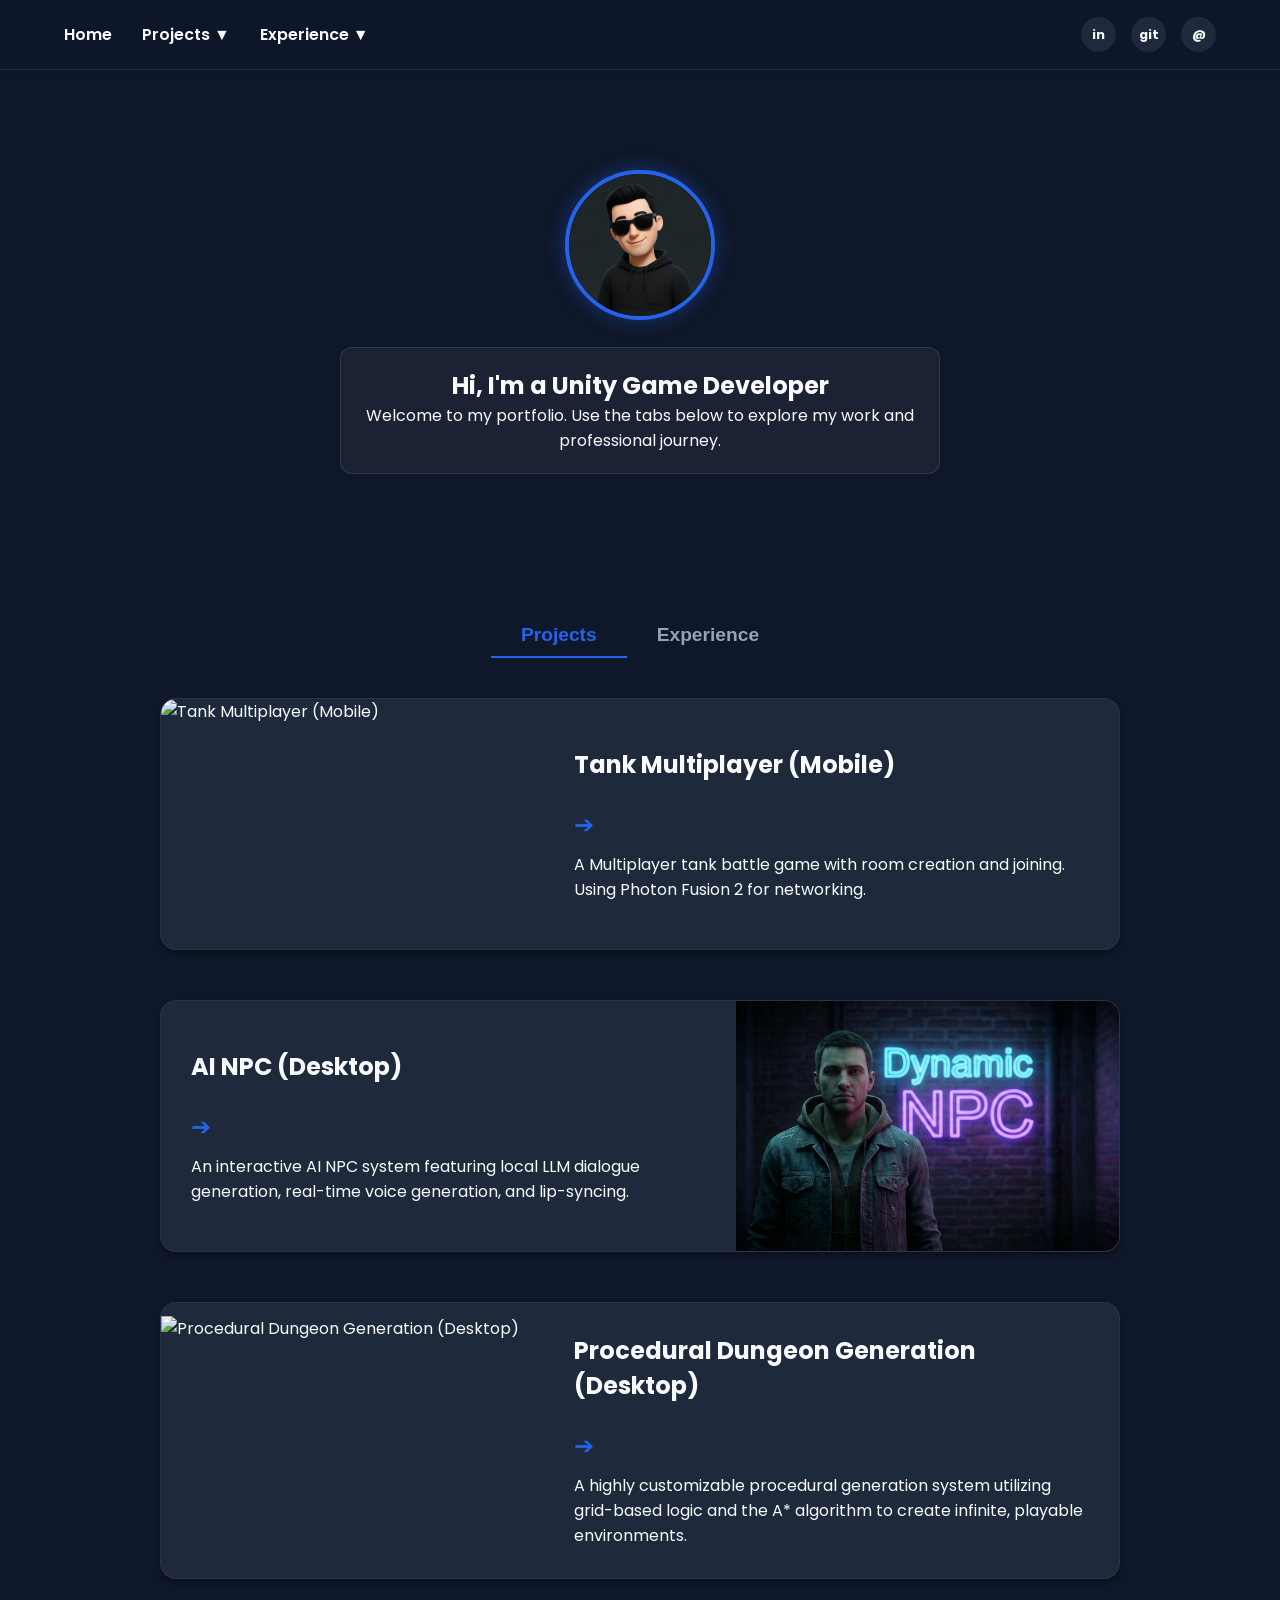
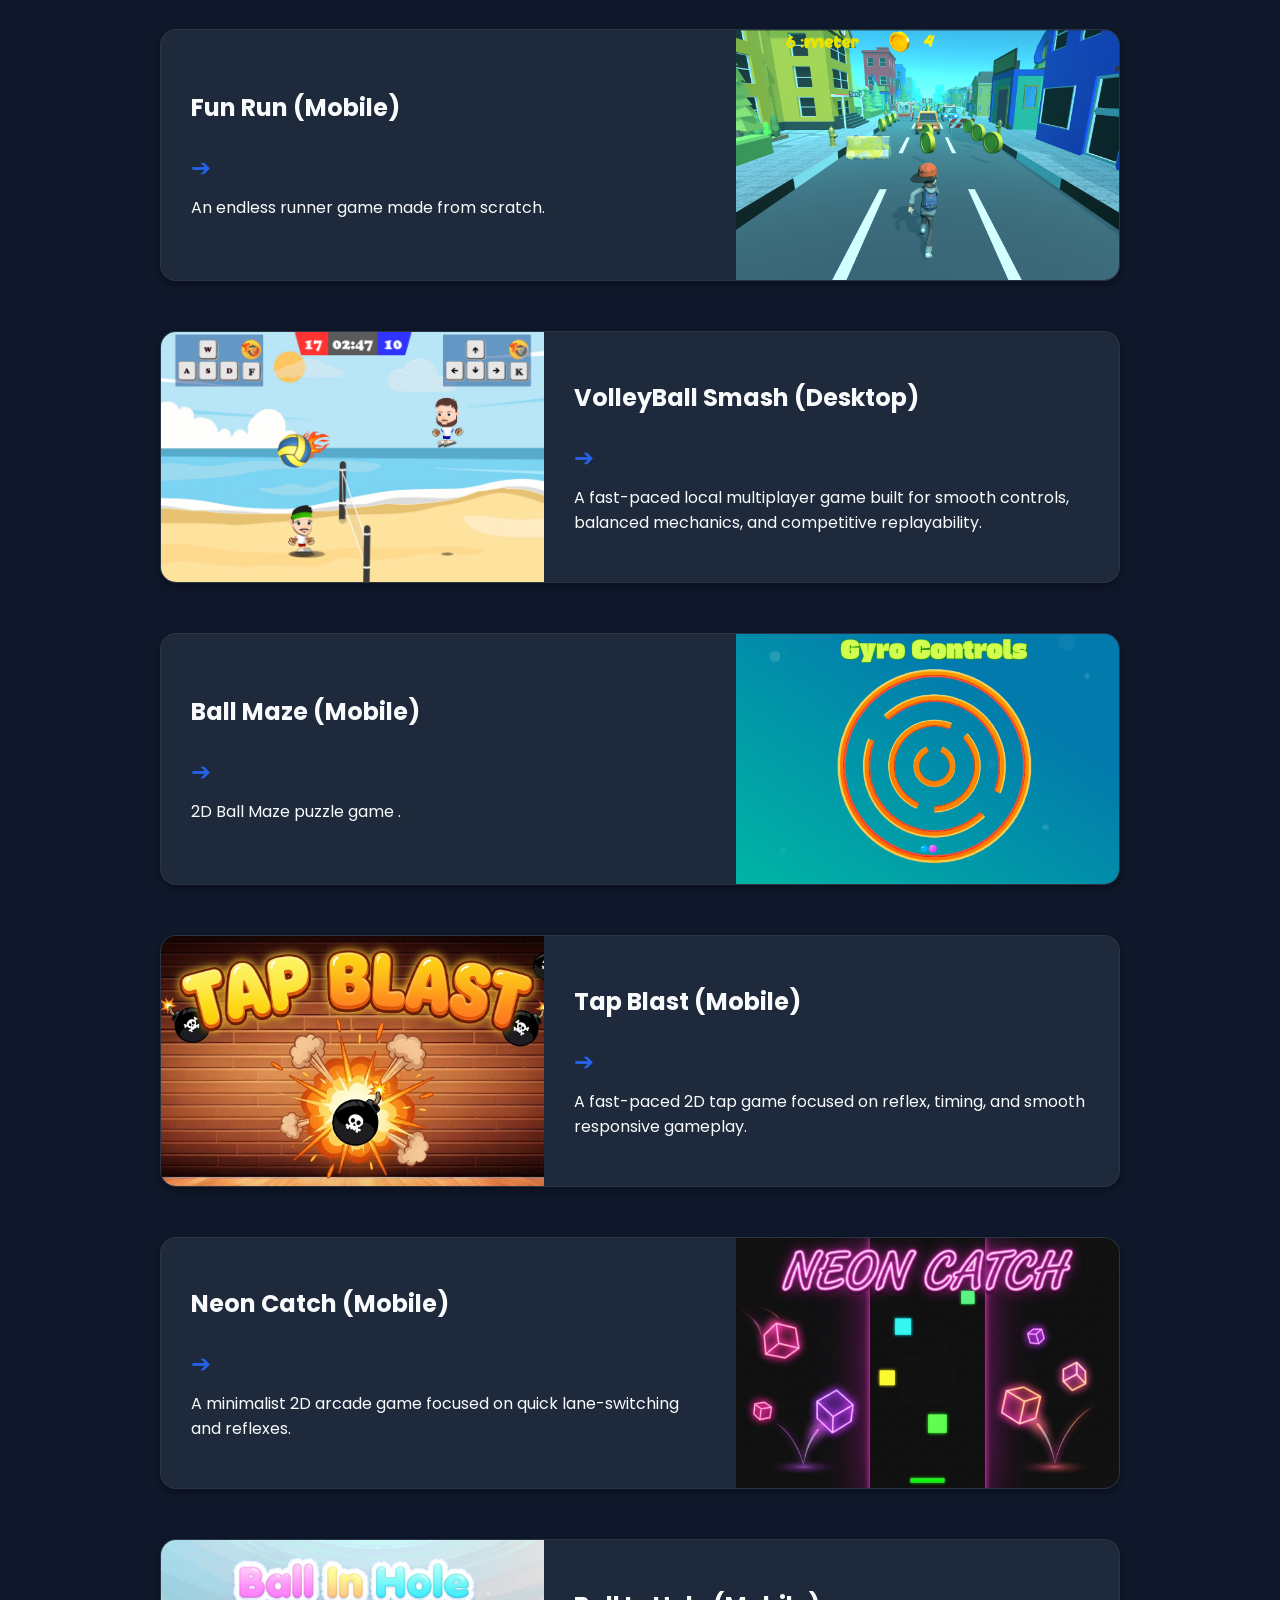
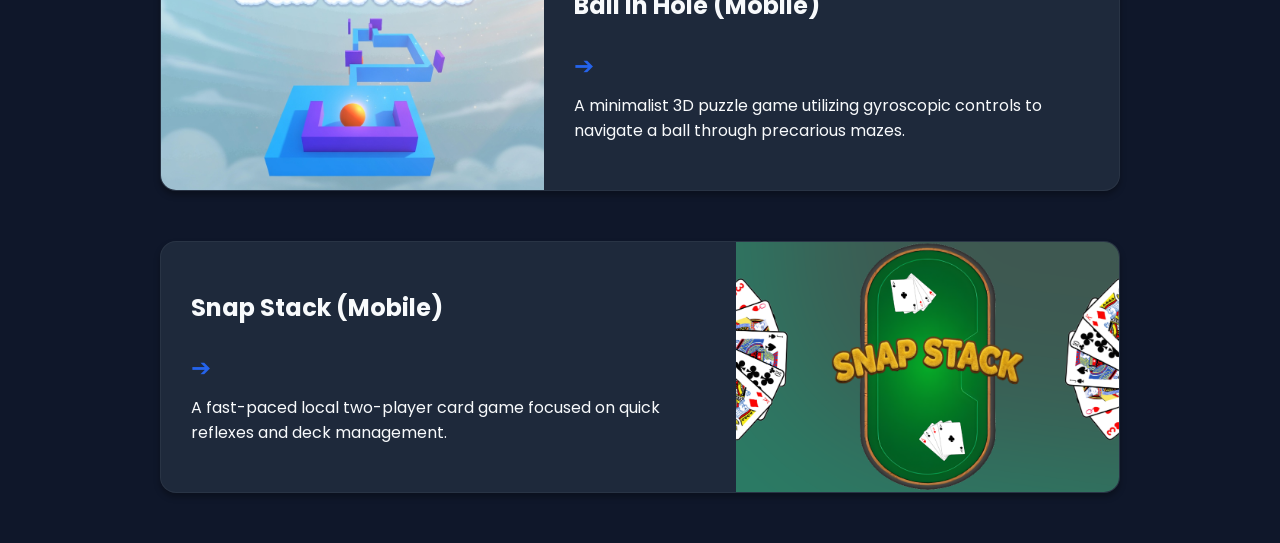
==== index.html @ 4816d0ae "Rename Style.css" ====
<!DOCTYPE html>
<html lang="en">

<head>
    <meta charset="UTF-8">
    <meta name="viewport" content="width=device-width, initial-scale=1.0">
    <title>My Portfolio</title>
    <link rel="stylesheet" href="style.css">
</head>

<body>

    <header>
        <div class="nav-links">
            <a href="index.html" class="nav-item" style="text-decoration: none; color: inherit;">
                Home
            </a>

            <div class="nav-item">
                Projects ▼
                <div class="dropdown-menu" id="project-dropdown"></div>
            </div>
            <div class="nav-item">
                Experience ▼
                <div class="dropdown-menu" id="experience-dropdown"></div>
            </div>
        </div>

        <div class="social-icons">
            <a href="http://linkedin.com/in/contact-mayanksaini" target="_blank">in</a>
            <a href="https://github.com/mayank11s" target="_blank">git</a>
            <a href="mailto:mayank1175s@gmail.com" target="_blank">@</a>
        </div>
    </header>

    <section class="hero">
        <!-- <img src="res/images/image.png" alt = "bg" class="banner"> -->
        <img src="res/images/Avatar.png" alt="Profile" class="hero-img">
        <div class="hero-about">
            <h2>Hi, I'm a Unity Game Developer</h2>
            <p>Welcome to my portfolio. Use the tabs below to explore my work and professional journey.</p>
        </div>
    </section>

    <div class="tabs-container">
        <button class="tab-btn active" data-tab="projects">Projects</button>
        <button class="tab-btn" data-tab="experience">Experience</button>
    </div>

    <section id="list-container" class="content-container">
    </section>

    <script src="script.js"></script>
</body>

</html>
---- style.css ----
/* --- Global Styles & Reset --- */
@import url('https://fonts.googleapis.com/css2?family=Poppins:wght@300;400;600;700&display=swap');

:root {
    --primary-color: #2563eb; /* Modern Blue */
    --dark-bg: #0f172a;       /* Deep Slate */
    --card-bg: #1e293b;       /* Lighter Slate */
    --text-main: #f8fafc;     /* Off-white */
    --text-muted: #94a3b8;    /* Grey text */
    --header-height: 70px;
    --transition-speed: 0.3s;
}

* {
    margin: 0;
    padding: 0;
    box-sizing: border-box;
}

body {
    font-family: 'Poppins', sans-serif;
    background-color: var(--dark-bg);
    color: var(--text-main);
    padding-top: var(--header-height); /* Prevent content hiding behind fixed header */
    overflow-x: hidden;
}

a { text-decoration: none; color: inherit; }
ul { list-style: none; }

/* --- Fixed Header --- */
header {
    position: fixed;
    top: 0;
    left: 0;
    width: 100%;
    height: var(--header-height);
    background-color: rgba(15, 23, 42, 0.95);
    backdrop-filter: blur(10px);
    border-bottom: 1px solid rgba(255,255,255,0.1);
    display: flex;
    justify-content: space-between;
    align-items: center;
    padding: 0 5%;
    z-index: 1000;
    box-shadow: 0 4px 6px -1px rgba(0, 0, 0, 0.1);
}

.nav-links {
    display: flex;
    gap: 30px;
}

.nav-item {
    position: relative;
    cursor: pointer;
    font-weight: 600;
    padding: 10px 0;
}

.nav-item:hover { color: var(--primary-color); }

/* Dropdown Menu */
.dropdown-menu {
    position: absolute;
    top: 100%;
    left: 0;
    background-color: var(--card-bg);
    border: 1px solid rgba(255,255,255,0.1);
    min-width: 200px;
    display: none; /* Hidden by default */
    flex-direction: column;
    border-radius: 8px;
    box-shadow: 0 10px 15px -3px rgba(0, 0, 0, 0.5);
    overflow: hidden;
}

.nav-item:hover .dropdown-menu {
    display: flex; /* Show on hover */
    animation: fadeIn 0.2s ease-in-out;
}

.dropdown-item {
    padding: 12px 20px;
    font-size: 0.9rem;
    color: var(--text-muted);
    transition: background 0.2s;
    white-space: nowrap;
}

.dropdown-item:hover {
    background-color: var(--primary-color);
    color: white;
}

.social-icons {
    display: flex;
    gap: 15px;
}

.social-icons a {
    width: 35px;
    height: 35px;
    background: var(--card-bg);
    border-radius: 50%;
    display: flex;
    align-items: center;
    justify-content: center;
    transition: transform 0.2s, background 0.2s;
    font-weight: bold;
    font-size: 0.8rem;
}

.social-icons a:hover {
    transform: translateY(-3px);
    background: var(--primary-color);
}

/* --- Hero Section (Index) --- */
/* style.css */
.hero {
    text-align: center;
    padding: 100px 20px; /* Increased padding for better spacing */
    /* This combines a dark, semi-transparent gradient overlay with your background image */
    background: linear-gradient(180deg, rgba(15, 23, 42, 0.85) 0%, rgba(30, 41, 59, 0.95) 100%), url('path/to/your/background-image.jpg');
    /* Ensure the image covers the entire area and is centered */
    background-size: cover;
    background-position: center;
    /* Curved bottom edge */
    border-bottom-left-radius: 50% 30px;
    border-bottom-right-radius: 50% 30px;
    color: var(--text-main);
    position: relative;

    background-image: url("res/images/bg.png");
    background-size: cover;
    background-position: center;
}

.hero-img {
    width: 150px;
    height: 150px;
    border-radius: 50%;
    object-fit: cover;
    border: 4px solid var(--primary-color);
    margin-bottom: 20px;
    box-shadow: 0 0 20px rgba(37, 99, 235, 0.4);
}

.hero-about {
    max-width: 600px;
    margin: 0 auto;
    background: rgba(255,255,255,0.05);
    padding: 20px;
    border-radius: 12px;
    border: 1px solid rgba(255,255,255,0.1);
}

/* --- Tabs --- */
.tabs-container {
    display: flex;
    justify-content: center;
    margin: 40px 0;
}

.tab-btn {
    background: transparent;
    border: none;
    color: var(--text-muted);
    font-size: 1.2rem;
    font-weight: 700;
    padding: 10px 30px;
    cursor: pointer;
    border-bottom: 2px solid transparent;
    transition: all 0.3s;
}

.tab-btn.active {
    color: var(--primary-color);
    border-bottom: 2px solid var(--primary-color);
}

/* --- List Items (Index) --- */
.content-container {
    max-width: 1000px;
    margin: 0 auto 50px auto;
    padding: 0 20px;
}

.card {
    display: flex;
    align-items: center;
    background: var(--card-bg);
    margin-bottom: 50px;                                /* update*/
    border-radius: 16px;
    overflow: hidden;
    border: 1px solid rgba(255,255,255,0.05);
    box-shadow: 0 4px 6px rgba(0,0,0,0.3);
    transition: transform 0.3s;
    cursor: pointer;
}

/* Alternating Layout for List */
.card:nth-child(even) { flex-direction: row-reverse; }

.card-img-wrapper {
    width: 40%;
    height: 250px;
    overflow: hidden;
}

.card-img {
    width: 100%;
    height: 100%;
    object-fit: cover;
    transition: transform 0.4s ease;
}

/* Hover Effect: Scale Image */
.card:hover .card-img { transform: scale(1.1); }
.card:hover { border-color: var(--primary-color); }

.card-content {
    width: 60%;
    padding: 30px;
}

.arrow-indicator {
    display: inline-block;
    margin-bottom: 10px;
    font-size: 1.5rem;
    color: var(--primary-color);
}

/* --- Detail Page Specifics --- */
.detail-header {
    text-align: center;
    padding: 40px 20px;
}

.main-project-img {
    width: 100%;
    max-width: 900px;
    height: auto;
    object-fit: contain;
    border-radius: 16px;
    margin: 20px auto;
    display: block;
    box-shadow: 0 20px 25px -5px rgba(0, 0, 0, 0.5);
}

.detail-about {
    max-width: 800px;
    margin: 0 auto 40px auto;
    background: var(--card-bg);
    padding: 30px;
    border-radius: 12px;
    text-align:justify;
    font-size: 1.1rem;
    line-height: 1.6;
}

.zig-zag-container {
    max-width: 1000px;
    margin: 0 auto 100px auto;
    padding: 0 20px;
}

.detail-row {
    display: flex;
    align-items: center;
    gap: 40px;
    margin-bottom: 60px;
}

/* Zig Zag Logic */
.detail-row:nth-child(even) { flex-direction: row-reverse; }

.detail-row img,
.detail-row video {
    width: 45%;
    height: auto;
    border-radius: 12px;
    box-shadow: 0 10px 15px rgba(0,0,0,0.3);
}

.detail-text {
    width: 50%;
}

.detail-text h3 {
    color: var(--primary-color);
    margin-bottom: 10px;
    border-bottom: 2px solid var(--primary-color);
    display: inline-block;
}

/* Animations */
@keyframes fadeIn {
    from { opacity: 0; transform: translateY(10px); }
    to { opacity: 1; transform: translateY(0); }
}
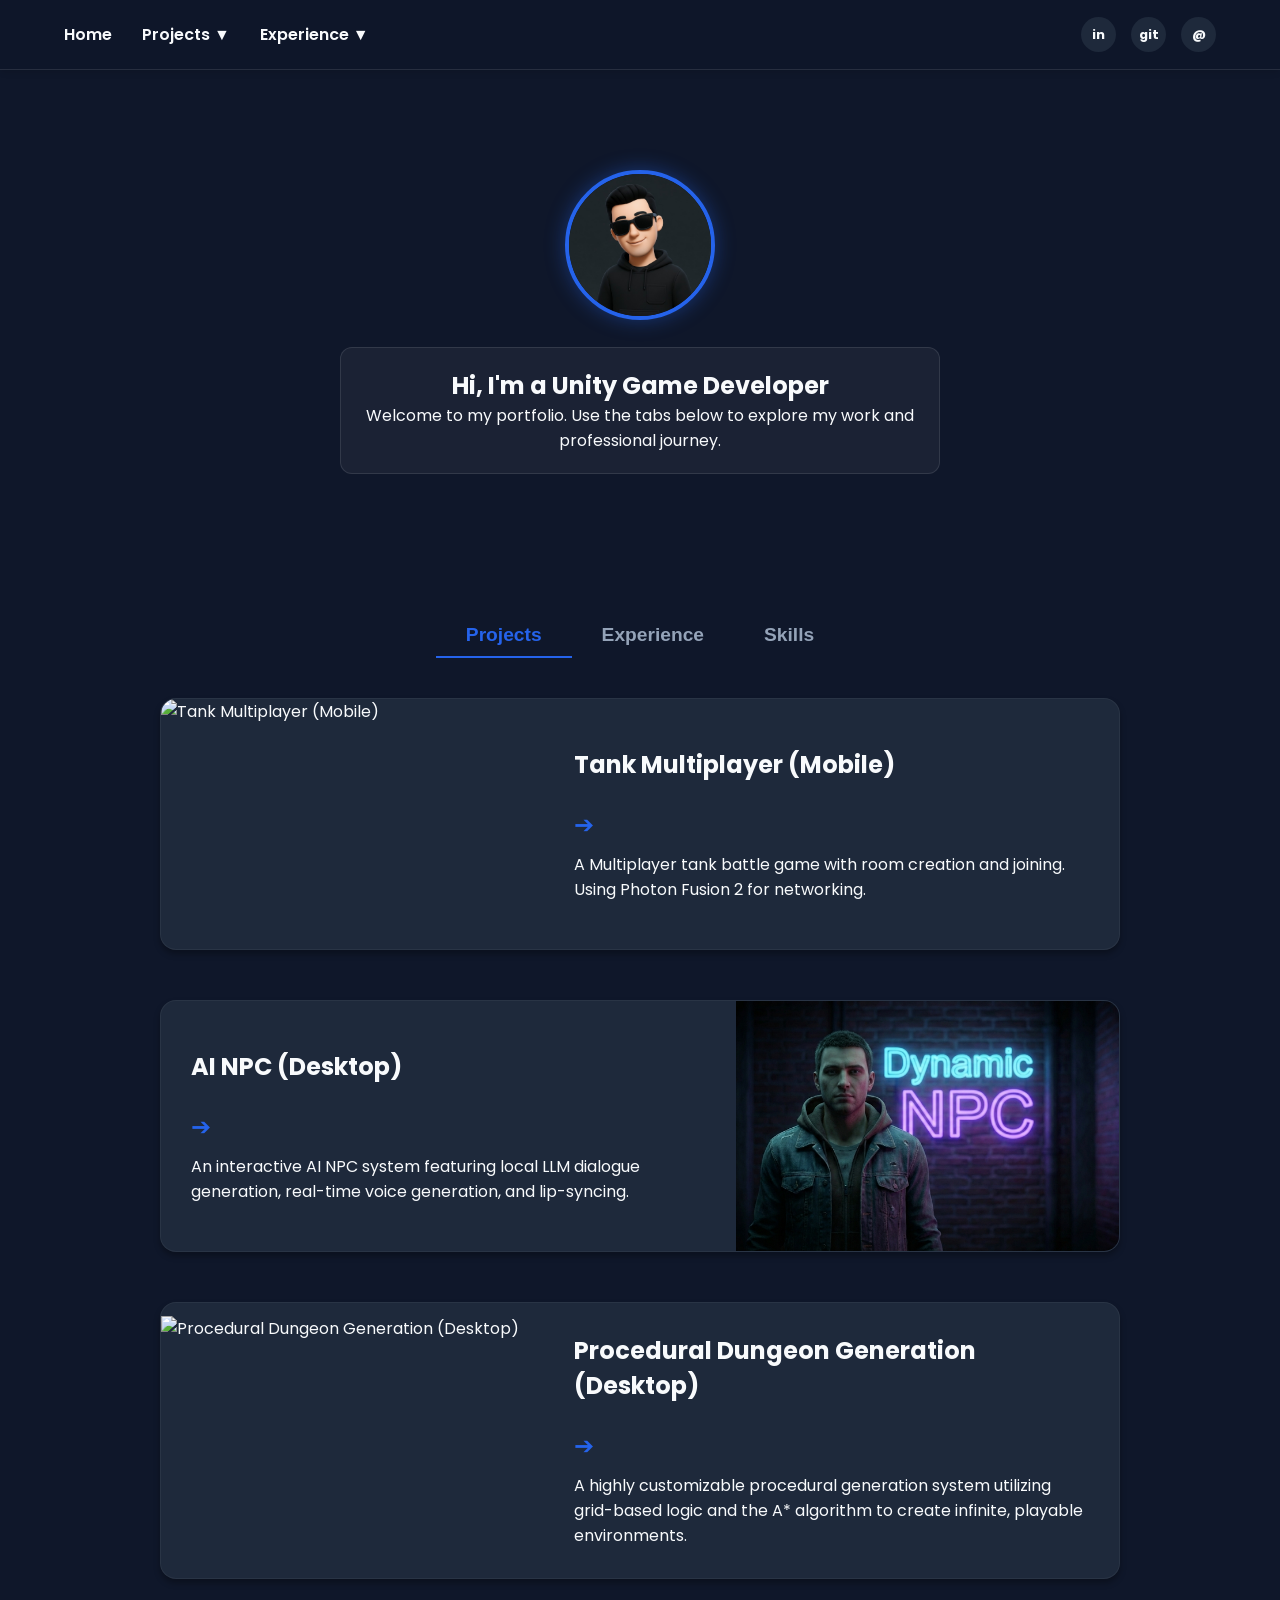
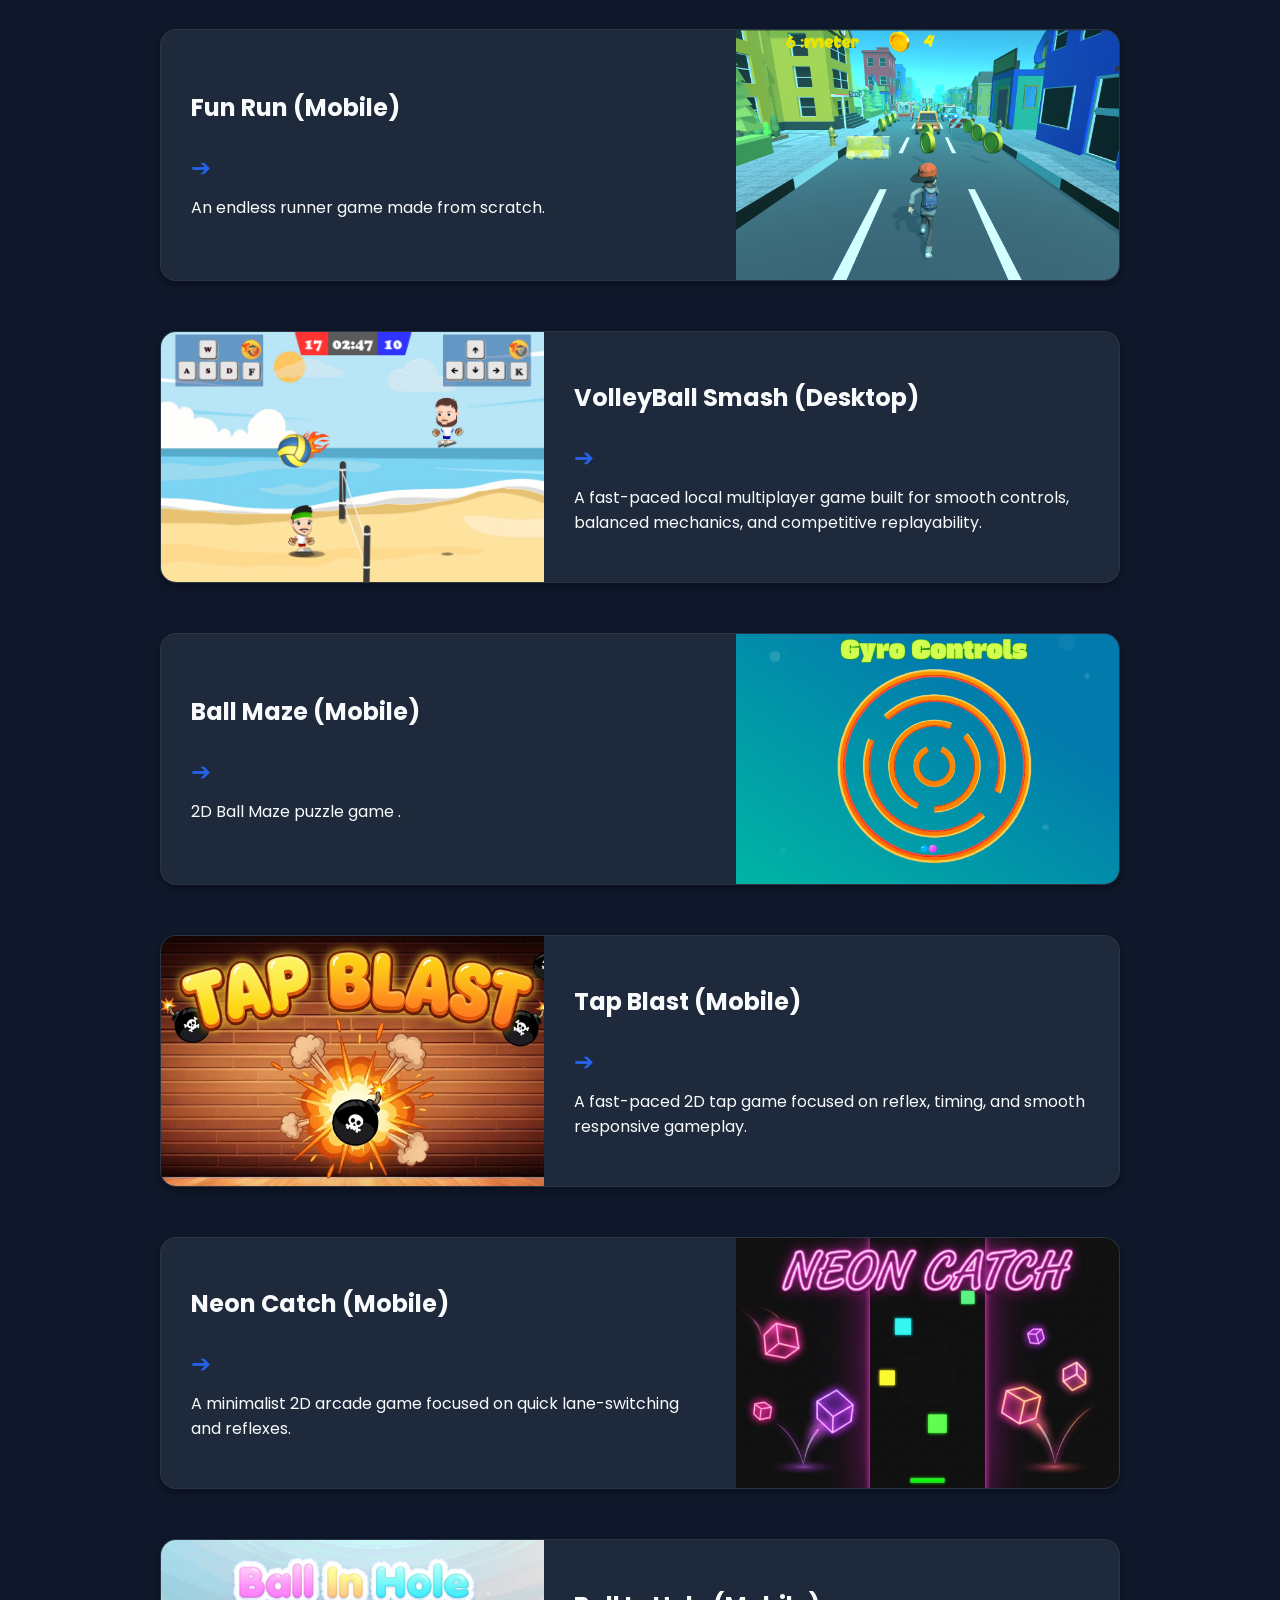
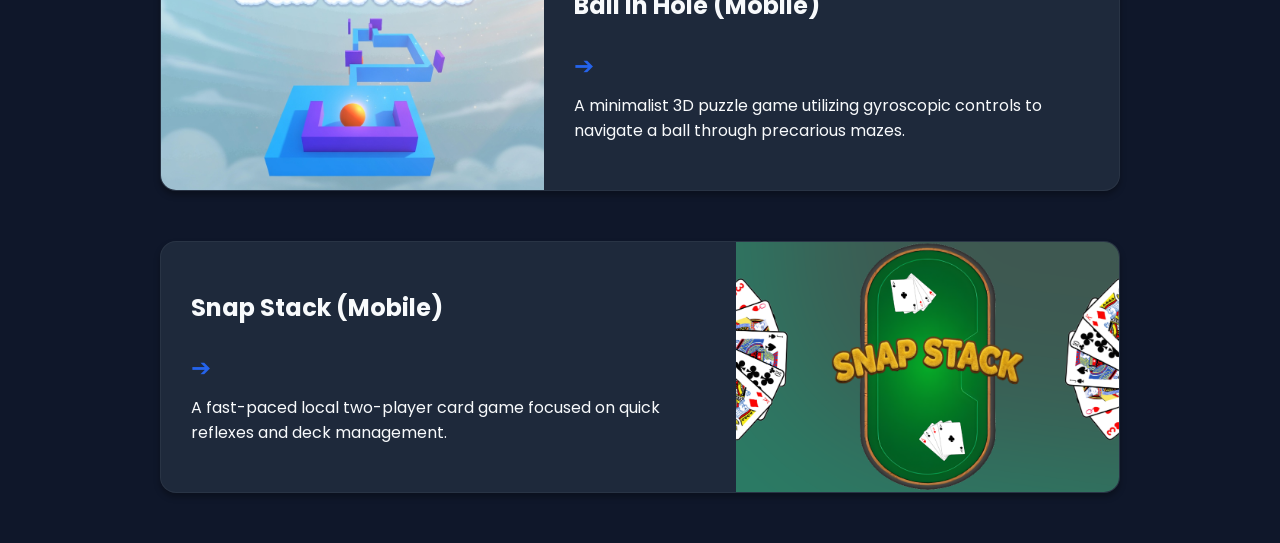
==== commit 4e04251f: "Skills tab added." ====
--- a/index.html
+++ b/index.html
@@ -4,7 +4,7 @@
 <head>
     <meta charset="UTF-8">
     <meta name="viewport" content="width=device-width, initial-scale=1.0">
-    <title>My Portfolio</title>
+    <title>Mayank Unity Dev Portfolio</title>
     <link rel="stylesheet" href="style.css">
 </head>
 
@@ -45,6 +45,7 @@
     <div class="tabs-container">
         <button class="tab-btn active" data-tab="projects">Projects</button>
         <button class="tab-btn" data-tab="experience">Experience</button>
+        <button class="tab-btn" data-tab="skills">Skills</button>
     </div>
 
     <section id="list-container" class="content-container">
--- a/style.css
+++ b/style.css
@@ -186,6 +186,9 @@
     margin: 0 auto 50px auto;
     padding: 0 20px;
 }
+.content-container.wide-layout {
+    max-width: 1200px;
+}
 
 .card {
     display: flex;
@@ -208,6 +211,14 @@
     height: 250px;
     overflow: hidden;
 }
+.content-container.wide-layout .card-img-wrapper {
+    height: 350px; /* Bumps the height to match the new massive width */
+}
+.card-img-wrapper-skills {
+    width: 100%;
+    height: 450px;
+    overflow: hidden;
+}
 
 .card-img {
     width: 100%;
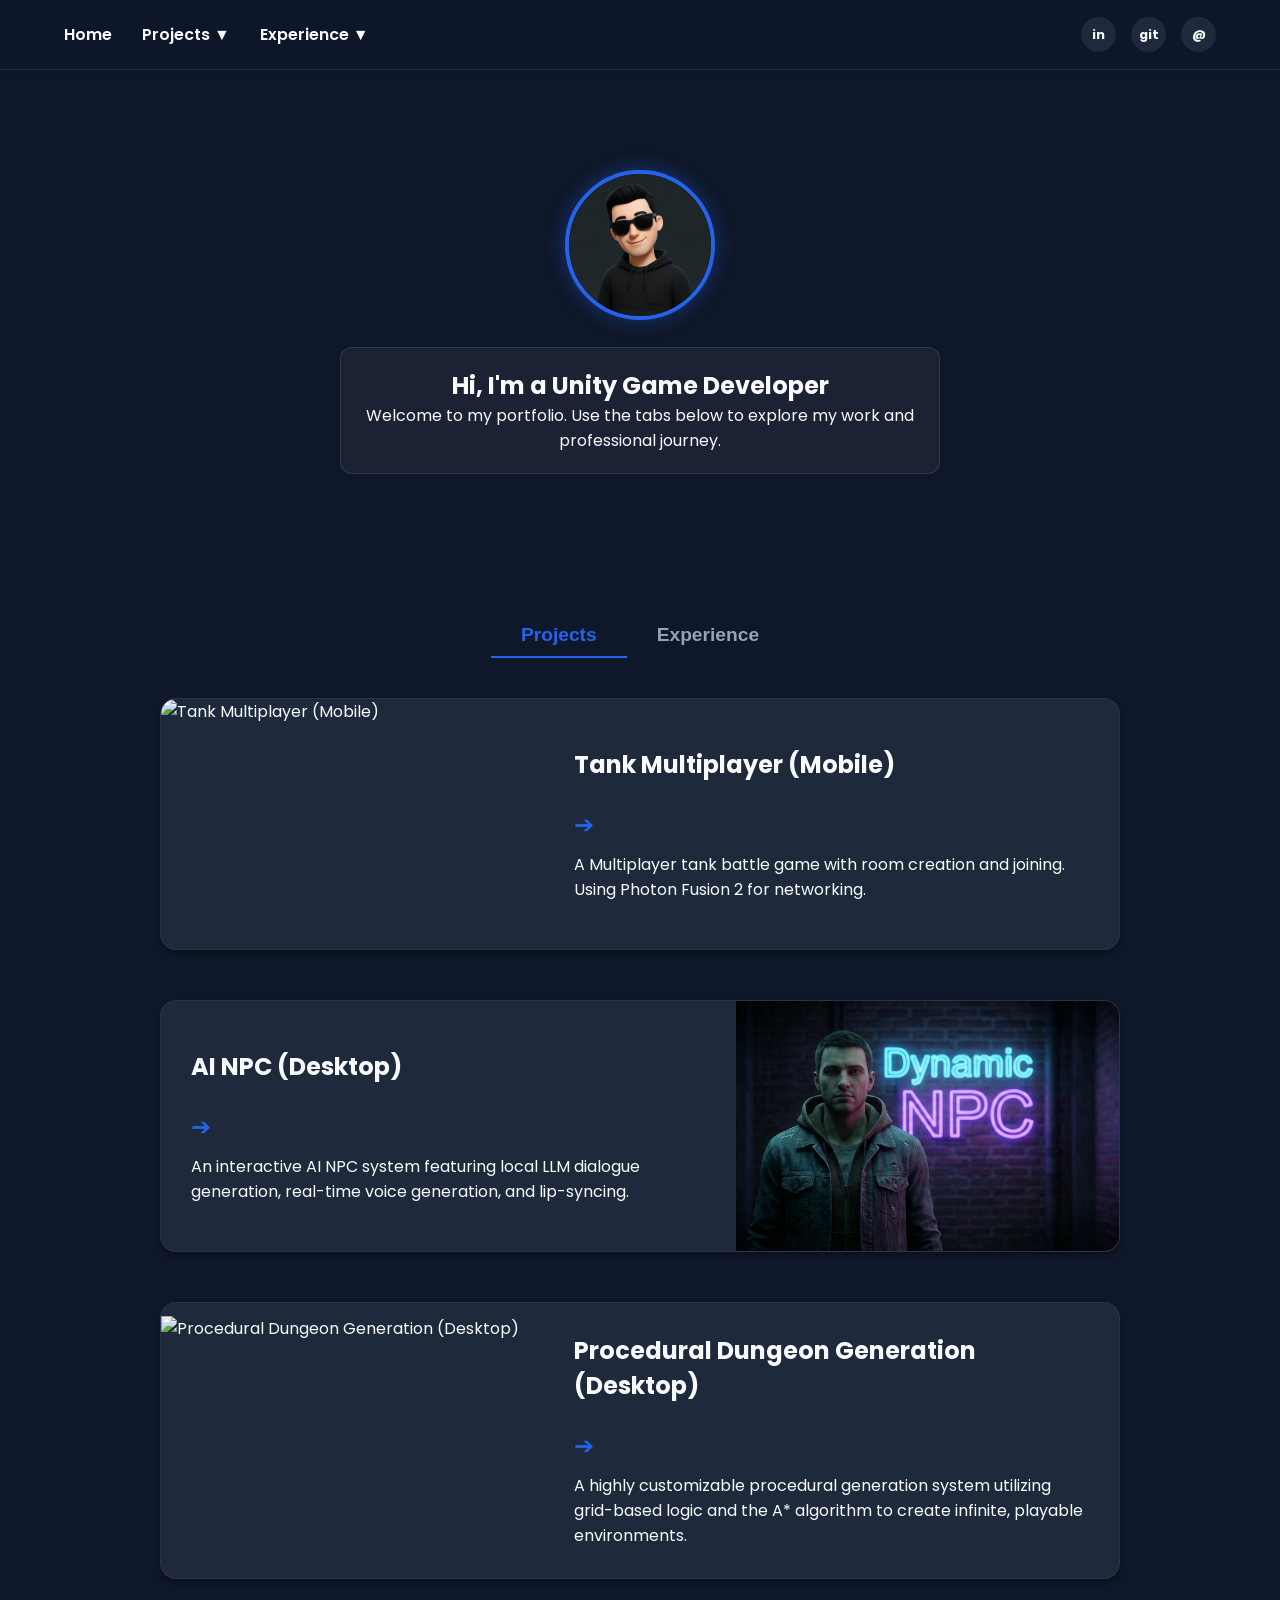
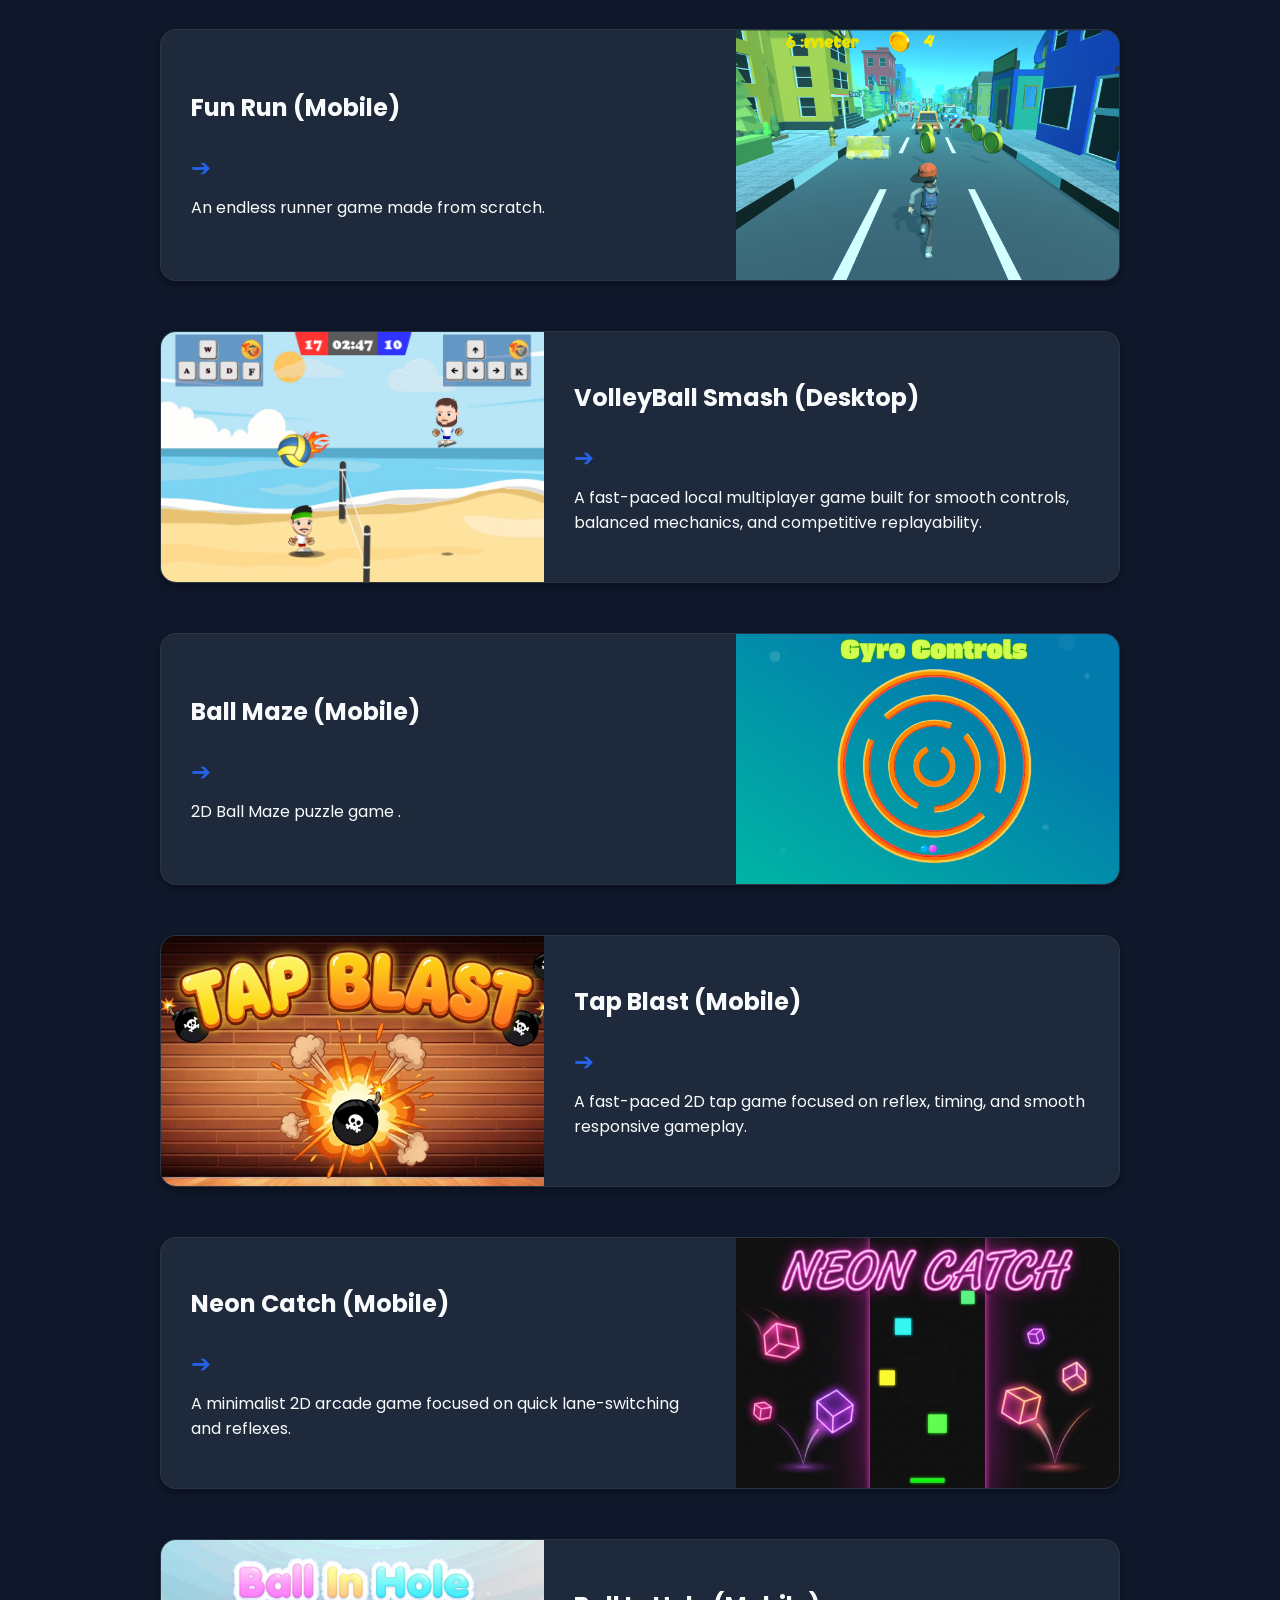
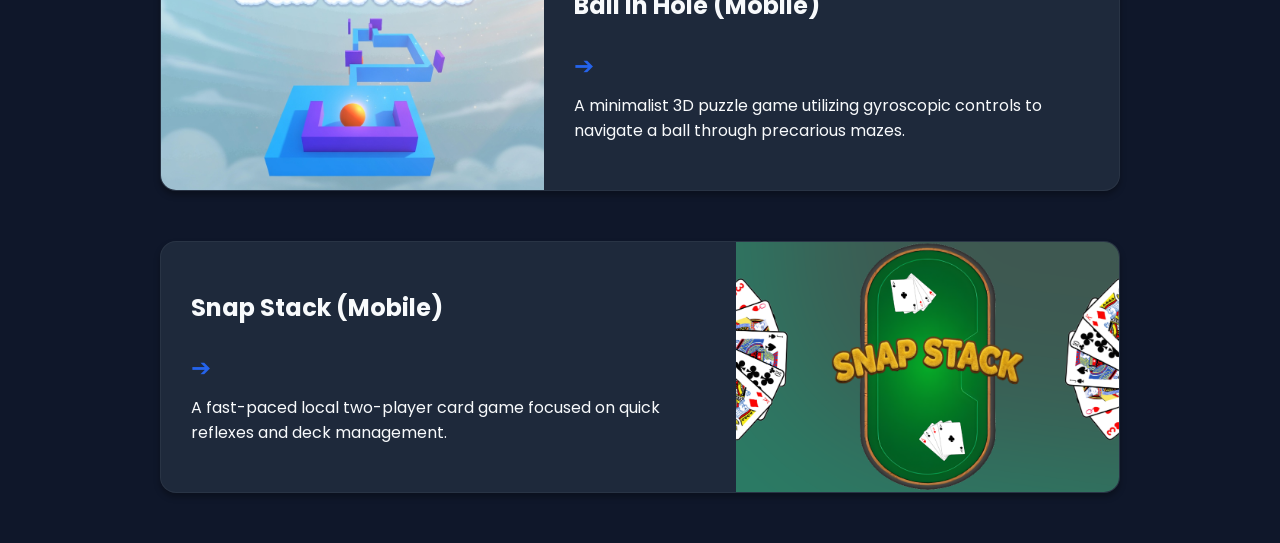
==== commit aebd5499: "Skills section hide" ====
--- a/index.html
+++ b/index.html
@@ -45,7 +45,7 @@
     <div class="tabs-container">
         <button class="tab-btn active" data-tab="projects">Projects</button>
         <button class="tab-btn" data-tab="experience">Experience</button>
-        <button class="tab-btn" data-tab="skills">Skills</button>
+        <!-- <button class="tab-btn" data-tab="showcase">Showcase</button> -->
     </div>
 
     <section id="list-container" class="content-container">
--- a/style.css
+++ b/style.css
@@ -235,7 +235,21 @@
     width: 60%;
     padding: 30px;
 }
-
+/* --- Showcase Category Headings --- */
+.showcase-header {
+    width: 100%;
+    text-align: left;
+    font-size: 2rem;
+    color: var(--text-main);
+    border-bottom: 2px solid var(--primary-color);
+    padding-bottom: 10px;
+    margin: 60px 0 30px 0;
+}
+
+/* Removes the top margin for the very first heading so it sits flush */
+.showcase-header:first-child {
+    margin-top: 20px;
+}
 .arrow-indicator {
     display: inline-block;
     margin-bottom: 10px;
